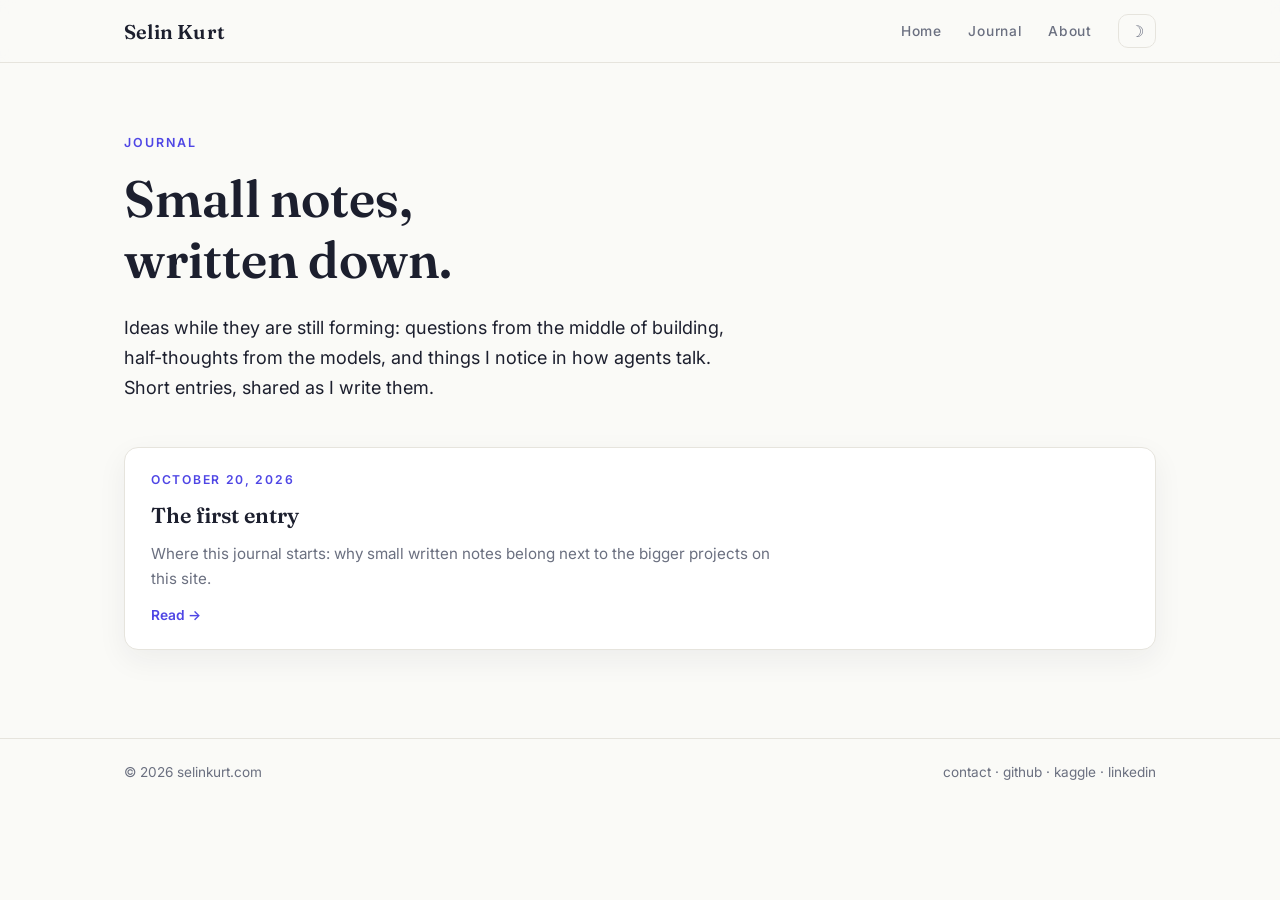
==== journal/index.html @ c7750995 "clean root links, journal nav everywhere" ====
﻿<!doctype html>
<html lang="en">
<head>
<meta charset="utf-8">
<meta name="viewport" content="width=device-width, initial-scale=1">
<title>Journal — Selin Kurt</title>
<meta name="description" content="Short notes and ideas from Selin Kurt — building AI systems, listening to agents, and thinking out loud.">
<link rel="preconnect" href="https://fonts.googleapis.com">
<link rel="preconnect" href="https://fonts.gstatic.com" crossorigin>
<link href="https://fonts.googleapis.com/css2?family=Fraunces:opsz,wght@9..144,400;9..144,600&family=Inter:wght@400;500;600&display=swap" rel="stylesheet">
<link rel="stylesheet" href="../styles.css">
<script defer src="../script.js"></script>
</head>
<body>
<header class="top">
  <div class="wrap topbar">
    <a class="wordmark" href="/">Selin Kurt</a>
    <nav class="nav">
      <a href="/">Home</a>
      <a href="/">Journal</a>
      <a href="../about.html">About</a>
      <button id="themeBtn" class="theme" aria-label="Toggle dark mode">&#9789;</button>
    </nav>
  </div>
</header>

<main>
<section class="page-head">
  <div class="wrap">
    <p class="eyebrow">Journal</p>
    <h1>Small notes,</h1>
    <h1 style="margin-top:-18px">written down.</h1>
    <p class="intro" style="margin-top:18px">Ideas while they are still forming: questions
    from the middle of building, half-thoughts from the models, and things I
    notice in how agents talk. Short entries, shared as I write them.</p>
  </div>
</section>

<section class="journal-list">
  <div class="wrap">
    <a class="jentry" href="hello.html">
      <div class="jdate">October 20, 2026</div>
      <div class="jtitle">The first entry</div>
      <p class="jteaser">Where this journal starts: why small written notes
      belong next to the bigger projects on this site.</p>
      <span class="more">Read &rarr;</span>
    </a>
  </div>
</section>
</main>

<footer class="foot">
  <div class="wrap footbar">
    <span>&copy; 2026 selinkurt.com</span>
    <span class="foot-links"><a href="mailto:kselin26@m.fudan.edu.cn">contact</a> &middot; <a href="https://github.com/selinrena">github</a> &middot; <a href="https://kaggle.com/selinkurt">kaggle</a> &middot; <a href="https://www.linkedin.com/in/selinrenakurt/">linkedin</a></span>
  </div>
</footer>
</body>
</html>
---- styles.css ----
/* selinkurt.com — paper white + ink + indigo, academic-corporate */

:root {
  --paper: #FAFAF7;
  --surface: #FFFFFF;
  --ink: #1C1F2E;
  --muted: #6B7080;
  --line: #E6E4DD;
  --accent: #4F46E5;
  --accent2: #0F766E;
  --grad: linear-gradient(100deg, #4F46E5 10%, #7C5CD9 45%, #0F766E 90%);
  --radius: 14px;
  --shadow: 0 10px 30px rgba(28, 31, 46, 0.06);
  --mono: "SFMono-Regular", Consolas, "Liberation Mono", Menlo, monospace;
}

html.dark {
  --paper: #14161F;
  --surface: #1C1F2E;
  --ink: #EAE9E4;
  --muted: #9A9EB0;
  --line: #2B2F40;
  --shadow: 0 10px 30px rgba(0, 0, 0, 0.35);
}

* { box-sizing: border-box; }

html { scroll-behavior: smooth; }

body {
  margin: 0;
  background: var(--paper);
  color: var(--ink);
  font-family: "Inter", system-ui, -apple-system, sans-serif;
  font-size: 16.5px;
  line-height: 1.65;
  transition: background 0.25s ease, color 0.25s ease;
}

.wrap { max-width: 1080px; margin: 0 auto; padding: 0 24px; }

a { color: inherit; }

/* top bar */
.top {
  position: sticky;
  top: 0;
  z-index: 5;
  background: color-mix(in srgb, var(--paper) 86%, transparent);
  backdrop-filter: blur(8px);
  border-bottom: 1px solid var(--line);
}

.topbar {
  display: flex;
  align-items: center;
  justify-content: space-between;
  height: 62px;
}

.wordmark {
  font-family: "Fraunces", Georgia, serif;
  font-size: 1.25rem;
  font-weight: 600;
  text-decoration: none;
  letter-spacing: 0.01em;
}

.nav { display: flex; align-items: center; gap: 26px; }

.nav a {
  font-size: 0.86rem;
  font-weight: 500;
  letter-spacing: 0.06em;
  text-decoration: none;
  color: var(--muted);
  transition: color 0.15s ease;
}

.nav a:hover { color: var(--ink); }

.theme {
  background: none;
  border: 1px solid var(--line);
  border-radius: 10px;
  color: var(--muted);
  cursor: pointer;
  font-size: 1rem;
  height: 34px;
  width: 38px;
  transition: color 0.15s ease, border-color 0.15s ease;
}

.theme:hover { color: var(--ink); border-color: var(--accent); }

/* hero */
.hero { padding: 84px 0 46px; }

.eyebrow {
  color: var(--accent);
  font-size: 0.78rem;
  font-weight: 600;
  letter-spacing: 0.16em;
  text-transform: uppercase;
  margin: 0 0 18px;
}

h1 {
  font-family: "Fraunces", Georgia, serif;
  font-size: clamp(2.7rem, 6vw, 4.3rem);
  font-weight: 600;
  line-height: 1.05;
  margin: 0 0 26px;
}

.grad {
  background: var(--grad);
  -webkit-background-clip: text;
  background-clip: text;
  color: transparent;
}

.intro {
  font-size: 1.13rem;
  max-width: 620px;
  margin: 0 0 14px;
}

.intro2 { color: var(--muted); max-width: 620px; margin: 0 0 30px; }

.chips { display: flex; gap: 12px; flex-wrap: wrap; }

.chip {
  background: var(--accent);
  border: 0;
  border-radius: 10px;
  color: #fff;
  font-size: 0.92rem;
  font-weight: 600;
  padding: 12px 22px;
  text-decoration: none;
  transition: transform 0.15s ease, filter 0.15s ease;
}

.chip:hover { transform: translateY(-2px); filter: brightness(1.08); }

.chip.quiet {
  background: transparent;
  border: 1px solid var(--line);
  color: var(--ink);
}

.chip.quiet:hover { border-color: var(--accent); color: var(--accent); }

/* portrait */
.hero-grid {
  display: grid;
  grid-template-columns: 1fr 260px;
  gap: 60px;
  align-items: center;
}

.portrait { display: flex; justify-content: center; }

.mono {
  align-items: center;
  background: var(--grad);
  border-radius: 50%;
  color: #fff;
  display: flex;
  font-family: "Fraunces", Georgia, serif;
  font-size: 3.2rem;
  font-weight: 600;
  height: 210px;
  justify-content: center;
  letter-spacing: 0.03em;
  width: 210px;
}

/* projects */
.projects-sec { padding: 40px 0 30px; }

.sec-title {
  font-family: "Fraunces", Georgia, serif;
  font-size: 2rem;
  font-weight: 600;
  margin: 0 0 6px;
}

.sec-sub { color: var(--muted); margin: 0 0 30px; }

.cards {
  display: grid;
  grid-template-columns: repeat(3, 1fr);
  gap: 22px;
}

.card {
  background: var(--surface);
  border: 1px solid var(--line);
  border-radius: var(--radius);
  box-shadow: var(--shadow);
  display: flex;
  flex-direction: column;
  overflow: hidden;
  text-decoration: none;
  transition: transform 0.2s ease, box-shadow 0.2s ease, border-color 0.2s ease;
}

.card:hover {
  border-color: var(--accent);
  transform: translateY(-4px);
  box-shadow: 0 18px 44px rgba(28, 31, 46, 0.10);
}

.bar {
  align-items: center;
  background: color-mix(in srgb, var(--ink) 5%, var(--surface));
  border-bottom: 1px solid var(--line);
  display: flex;
  gap: 10px;
  padding: 9px 14px;
}

.dots { display: flex; gap: 6px; }

.dots i {
  background: var(--line);
  border-radius: 50%;
  height: 9px;
  width: 9px;
}

.dots i:first-child { background: #f2a05d; }
.dots i:nth-child(2) { background: #d9c66a; }
.dots i:last-child { background: #79b782; }

.bar-label {
  color: var(--muted);
  font-family: var(--mono);
  font-size: 0.72rem;
  letter-spacing: 0.06em;
}

.shot {
  background:
    radial-gradient(120% 90% at 20% 10%, rgba(79, 70, 229, 0.10), transparent 60%),
    radial-gradient(110% 100% at 90% 20%, rgba(15, 118, 110, 0.10), transparent 55%);
  border-bottom: 1px solid var(--line);
  padding: 20px 18px;
  min-height: 150px;
}

html.dark .shot {
  background:
    radial-gradient(120% 90% at 20% 10%, rgba(124, 92, 217, 0.18), transparent 60%),
    radial-gradient(110% 100% at 90% 20%, rgba(15, 118, 110, 0.16), transparent 55%);
}

.shot code {
  color: var(--ink);
  display: block;
  font-family: var(--mono);
  font-size: 0.82rem;
  line-height: 1.75;
  white-space: pre;
}

/* figure panels (z.ai framework-figure style) */
.fig {
  display: flex;
  flex-direction: column;
  gap: 10px;
  justify-content: flex-start;
  min-height: 178px;
  padding: 16px 16px 12px;
}

.figrow { align-items: center; display: flex; flex-wrap: wrap; gap: 8px; }

.node {
  background: color-mix(in srgb, var(--ink) 4%, var(--surface));
  border: 1px solid var(--line);
  border-radius: 8px;
  color: var(--ink);
  font-family: var(--mono);
  font-size: 0.72rem;
  padding: 5px 9px;
  white-space: nowrap;
}

.node.strong {
  border-color: color-mix(in srgb, var(--accent) 55%, var(--line));
  color: var(--accent);
  font-weight: 600;
}

html.dark .node.strong { border-color: #3E4C8C; color: #A5B4FC; }

.node.dim { opacity: 0.55; text-decoration: line-through; }

.node.say { background: color-mix(in srgb, var(--accent2) 10%, var(--surface)); border-color: color-mix(in srgb, var(--accent2) 40%, var(--line)); color: var(--accent2); }

html.dark .node.say { color: #5EEAD4; }

.arr { color: var(--muted); font-family: var(--mono); font-size: 0.9rem; }

.figcap {
  border-top: 1px dashed var(--line);
  color: var(--muted);
  font-size: 0.78rem;
  margin: auto 0 0;
  padding-top: 8px;
}

/* about page head with portrait */
.head-grid {
  align-items: center;
  display: grid;
  gap: 40px;
  grid-template-columns: 1fr 170px;
}

.about-portrait { justify-content: flex-end; }

.page-head .mono { font-size: 2rem; height: 150px; width: 150px; }

.card-body { padding: 18px 20px 22px; }

.card-body h3 {
  font-family: "Fraunces", Georgia, serif;
  font-size: 1.18rem;
  font-weight: 600;
  margin: 0 0 8px;
}

.card-body p {
  color: var(--muted);
  font-size: 0.92rem;
  margin: 0 0 14px;
}

.more {
  color: var(--accent);
  font-size: 0.86rem;
  font-weight: 600;
}

html.dark .more { color: #A5B4FC; }

/* quote block */
.colophon { padding: 44px 0 70px; }

.q {
  font-family: "Fraunces", Georgia, serif;
  font-size: 1.35rem;
  font-style: italic;
  line-height: 1.5;
  margin: 0 auto 12px;
  max-width: 700px;
  text-align: center;
}

.qs {
  color: var(--muted);
  font-size: 0.88rem;
  text-align: center;
}

/* footer */
.foot {
  border-top: 1px solid var(--line);
  padding: 22px 0 26px;
}

.footbar {
  align-items: center;
  color: var(--muted);
  display: flex;
  font-size: 0.85rem;
  justify-content: space-between;
}

.foot-links a { text-decoration: none; }

.foot-links a:hover { color: var(--accent); }

/* about page */
.page-head { padding: 70px 0 10px; }

.page-head h1 { font-size: clamp(2.2rem, 5vw, 3.2rem); }

.prose { max-width: 680px; padding: 10px 0 40px; }

.prose p { margin: 0 0 18px; }

.prose h2 {
  font-family: "Fraunces", Georgia, serif;
  font-size: 1.5rem;
  font-weight: 600;
  margin: 40px 0 14px;
}

.prose blockquote {
  border-left: 3px solid var(--accent);
  font-family: "Fraunces", Georgia, serif;
  font-size: 1.18rem;
  font-style: italic;
  line-height: 1.55;
  margin: 26px 0;
  padding: 6px 0 6px 22px;
}

.prose .cite { color: var(--muted); font-size: 0.88rem; }

.backlink { color: var(--muted); font-size: 0.88rem; text-decoration: none; }

.backlink:hover { color: var(--accent); }

/* journal */
.journal-list { padding: 20px 0 70px; }

.jentry {
  background: var(--surface);
  border: 1px solid var(--line);
  border-radius: var(--radius);
  box-shadow: var(--shadow);
  display: block;
  padding: 22px 26px 20px;
  margin: 0 0 18px;
  text-decoration: none;
  transition: transform 0.2s ease, border-color 0.2s ease, box-shadow 0.2s ease;
}

.jentry:hover {
  border-color: var(--accent);
  transform: translateY(-3px);
  box-shadow: 0 16px 40px rgba(28, 31, 46, 0.09);
}

.jdate {
  color: var(--accent);
  font-size: 0.76rem;
  font-weight: 600;
  letter-spacing: 0.14em;
  text-transform: uppercase;
  margin: 0 0 8px;
}

.jtitle {
  font-family: "Fraunces", Georgia, serif;
  font-size: 1.35rem;
  font-weight: 600;
  margin: 0 0 8px;
}

.jteaser {
  color: var(--muted);
  font-size: 0.95rem;
  margin: 0 0 10px;
  max-width: 640px;
}

/* responsive */
@media (max-width: 900px) {
  .hero-grid { grid-template-columns: 1fr; }
  .portrait { order: -1; justify-content: flex-start; }
  .mono { height: 150px; width: 150px; font-size: 2.2rem; }
  .cards { grid-template-columns: 1fr; }
  .hero { padding-top: 56px; }
  .head-grid { gap: 24px; grid-template-columns: 1fr 140px; }
  .page-head .mono { height: 120px; width: 120px; font-size: 1.7rem; }
}
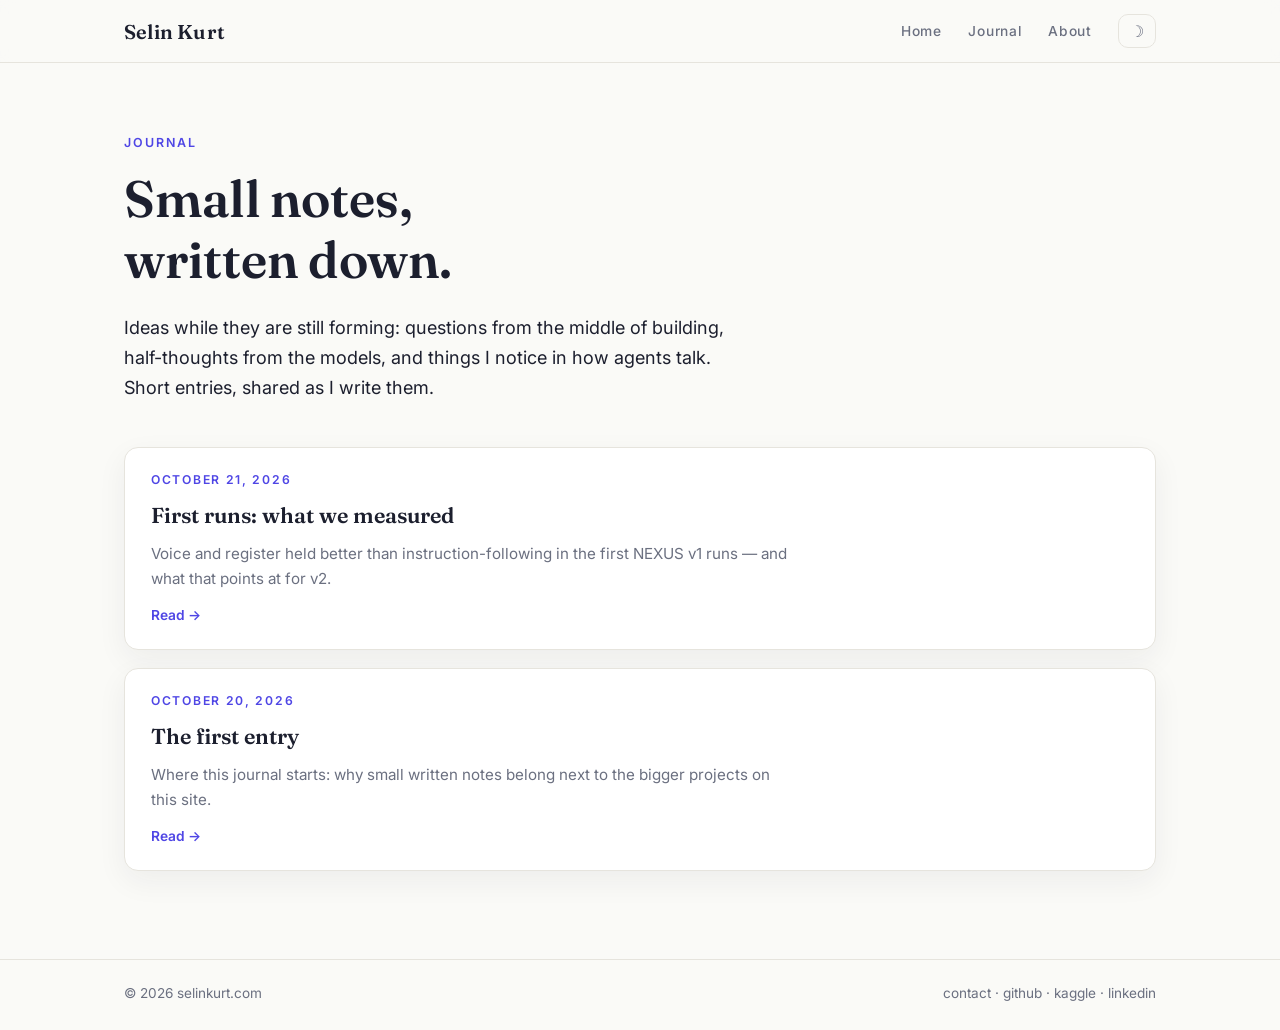
==== commit f551d7c5: "journal: first runs entry; nexus page: v1 observations + v2 sketch" ====
--- a/journal/index.html
+++ b/journal/index.html
@@ -1,9 +1,18 @@
-﻿<!doctype html>
+<!doctype html>
 <html lang="en">
 <head>
 <meta charset="utf-8">
 <meta name="viewport" content="width=device-width, initial-scale=1">
 <title>Journal — Selin Kurt</title>
+<meta name="keywords" content="Selin Kurt, Selin Rena Kurt, Selinrena Kurt, Fudan University, AI agents, agent memory, WAKE, NEXUS, human-machine communication">
+<link rel="canonical" href="https://selinkurt.com/journal/">
+<meta property="og:site_name" content="Selin Kurt">
+<meta property="og:title" content="Journal — Selin Kurt">
+<meta property="og:description" content="Short notes and ideas from Selin Kurt — building AI systems, listening to agents, and thinking out loud.">
+<meta property="og:type" content="website">
+<meta property="og:url" content="https://selinkurt.com/journal/">
+<meta property="og:image" content="https://selinkurt.com/assets/selin.jpg">
+<meta name="twitter:card" content="summary">
 <meta name="description" content="Short notes and ideas from Selin Kurt — building AI systems, listening to agents, and thinking out loud.">
 <link rel="preconnect" href="https://fonts.googleapis.com">
 <link rel="preconnect" href="https://fonts.gstatic.com" crossorigin>
@@ -38,6 +47,15 @@
 
 <section class="journal-list">
   <div class="wrap">
+    <a class="jentry" href="first-runs.html">
+      <div class="jdate">October 21, 2026</div>
+      <div class="jtitle">First runs: what we measured</div>
+      <p class="jteaser">Voice and register held better than
+      instruction-following in the first NEXUS v1 runs &mdash; and what that
+      points at for v2.</p>
+      <span class="more">Read &rarr;</span>
+    </a>
+
     <a class="jentry" href="hello.html">
       <div class="jdate">October 20, 2026</div>
       <div class="jtitle">The first entry</div>
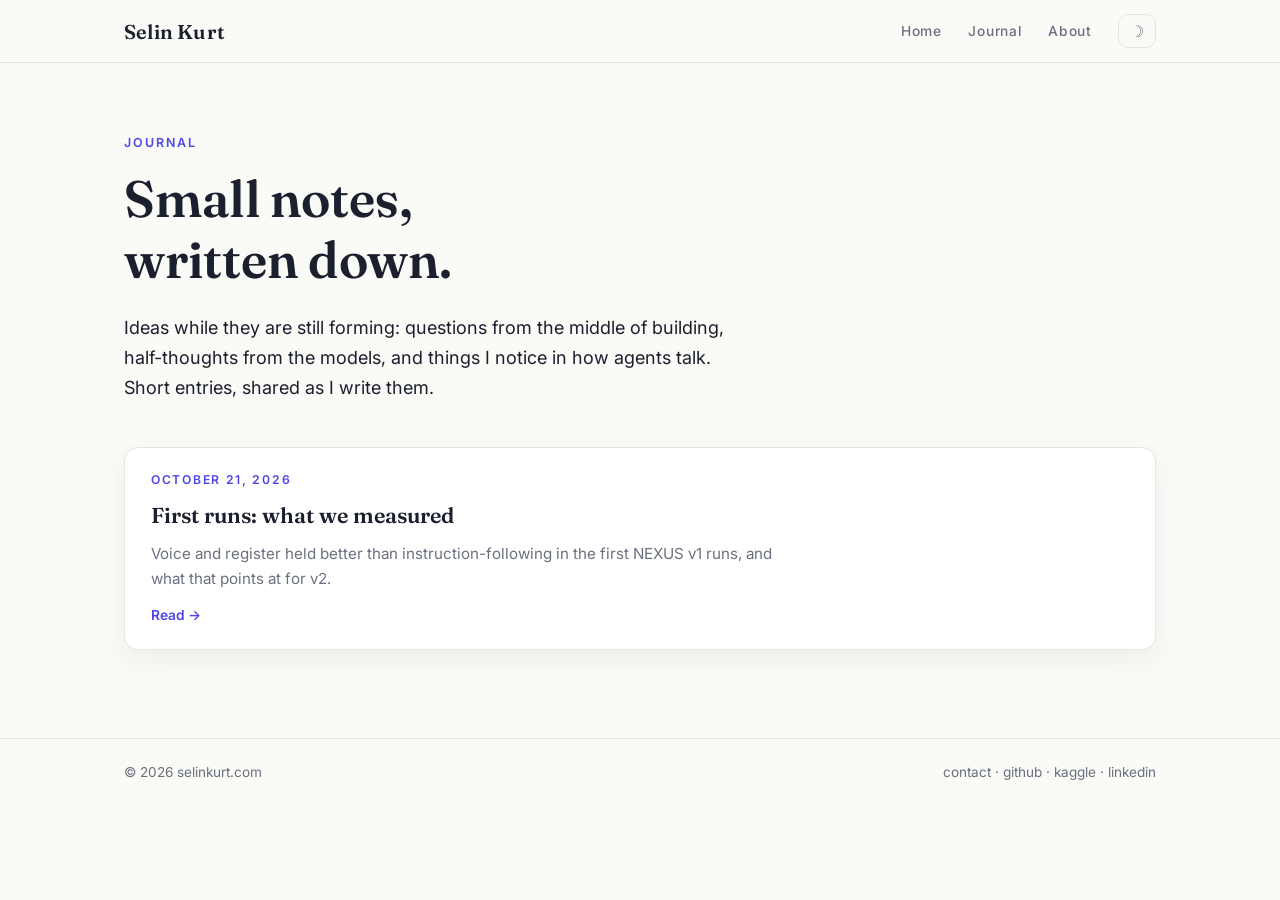
==== commit b1595ee0: "remove cringy first entry, agent credit line, no em dashes" ====
--- a/journal/index.html
+++ b/journal/index.html
@@ -3,17 +3,17 @@
 <head>
 <meta charset="utf-8">
 <meta name="viewport" content="width=device-width, initial-scale=1">
-<title>Journal — Selin Kurt</title>
+<title>Journal  - Selin Kurt</title>
 <meta name="keywords" content="Selin Kurt, Selin Rena Kurt, Selinrena Kurt, Fudan University, AI agents, agent memory, WAKE, NEXUS, human-machine communication">
 <link rel="canonical" href="https://selinkurt.com/journal/">
 <meta property="og:site_name" content="Selin Kurt">
-<meta property="og:title" content="Journal — Selin Kurt">
-<meta property="og:description" content="Short notes and ideas from Selin Kurt — building AI systems, listening to agents, and thinking out loud.">
+<meta property="og:title" content="Journal  - Selin Kurt">
+<meta property="og:description" content="Short notes and ideas from Selin Kurt  - building AI systems, listening to agents, and thinking out loud.">
 <meta property="og:type" content="website">
 <meta property="og:url" content="https://selinkurt.com/journal/">
 <meta property="og:image" content="https://selinkurt.com/assets/selin.jpg">
 <meta name="twitter:card" content="summary">
-<meta name="description" content="Short notes and ideas from Selin Kurt — building AI systems, listening to agents, and thinking out loud.">
+<meta name="description" content="Short notes and ideas from Selin Kurt  - building AI systems, listening to agents, and thinking out loud.">
 <link rel="preconnect" href="https://fonts.googleapis.com">
 <link rel="preconnect" href="https://fonts.gstatic.com" crossorigin>
 <link href="https://fonts.googleapis.com/css2?family=Fraunces:opsz,wght@9..144,400;9..144,600&family=Inter:wght@400;500;600&display=swap" rel="stylesheet">
@@ -51,16 +51,8 @@
       <div class="jdate">October 21, 2026</div>
       <div class="jtitle">First runs: what we measured</div>
       <p class="jteaser">Voice and register held better than
-      instruction-following in the first NEXUS v1 runs &mdash; and what that
+      instruction-following in the first NEXUS v1 runs, and what that
       points at for v2.</p>
-      <span class="more">Read &rarr;</span>
-    </a>
-
-    <a class="jentry" href="hello.html">
-      <div class="jdate">October 20, 2026</div>
-      <div class="jtitle">The first entry</div>
-      <p class="jteaser">Where this journal starts: why small written notes
-      belong next to the bigger projects on this site.</p>
       <span class="more">Read &rarr;</span>
     </a>
   </div>
--- a/styles.css
+++ b/styles.css
@@ -1,4 +1,4 @@
-/* selinkurt.com — paper white + ink + indigo, academic-corporate */
+/* selinkurt.com  - paper white + ink + indigo, academic-corporate */
 
 :root {
   --paper: #FAFAF7;
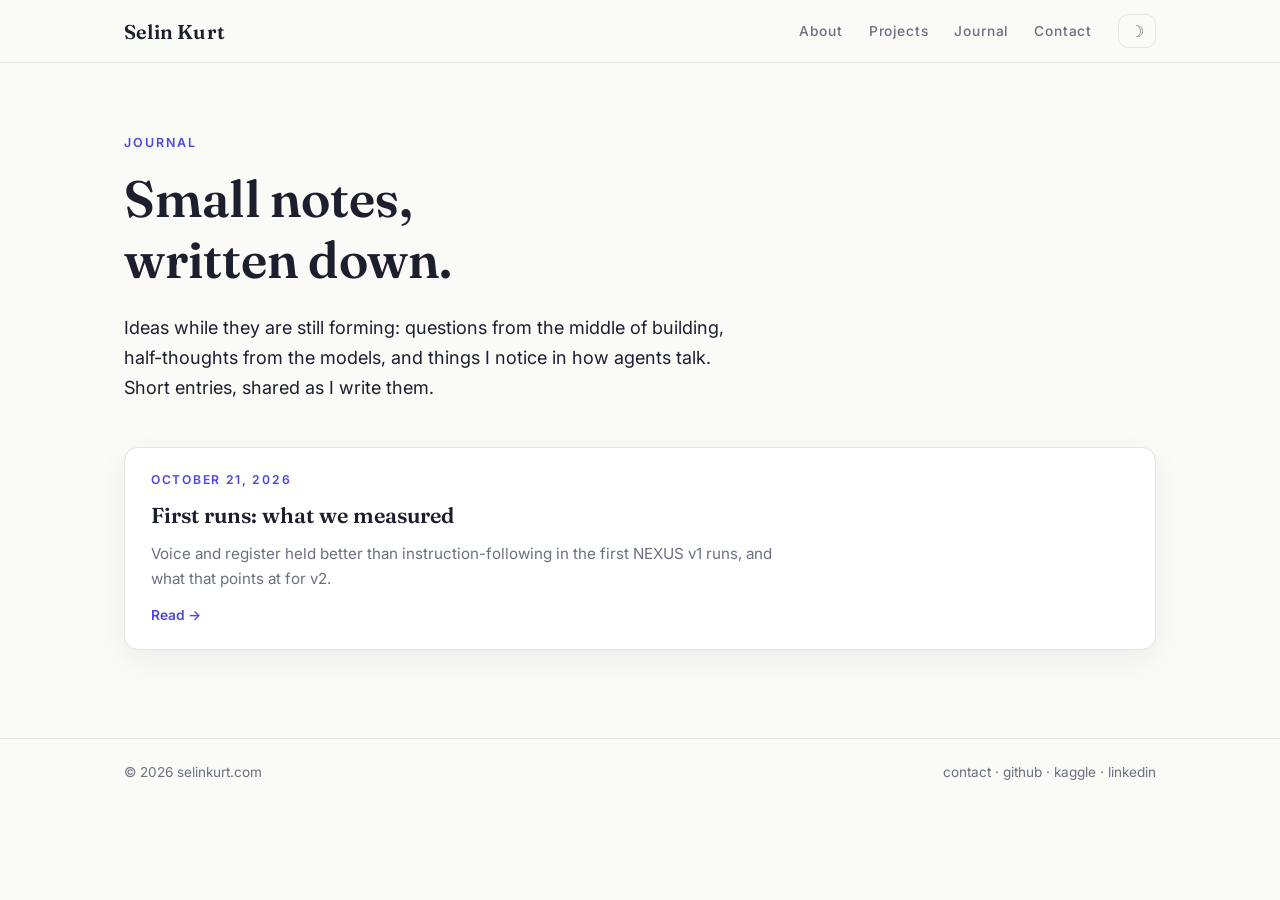
==== commit 7d28dee6: "mobile: two-row topbar, stacked about header, unified nav" ====
--- a/journal/index.html
+++ b/journal/index.html
@@ -25,9 +25,10 @@
   <div class="wrap topbar">
     <a class="wordmark" href="/">Selin Kurt</a>
     <nav class="nav">
-      <a href="/">Home</a>
-      <a href="/">Journal</a>
-      <a href="../about.html">About</a>
+      <a href="/about.html">About</a>
+      <a href="/index.html#projects">Projects</a>
+      <a href="/journal/">Journal</a>
+      <a href="/about.html#contact">Contact</a>
       <button id="themeBtn" class="theme" aria-label="Toggle dark mode">&#9789;</button>
     </nav>
   </div>
--- a/styles.css
+++ b/styles.css
@@ -196,6 +196,7 @@
 }
 
 .card {
+  position: relative;
   background: var(--surface);
   border: 1px solid var(--line);
   border-radius: var(--radius);
@@ -203,9 +204,10 @@
   display: flex;
   flex-direction: column;
   overflow: hidden;
-  text-decoration: none;
   transition: transform 0.2s ease, box-shadow 0.2s ease, border-color 0.2s ease;
 }
+
+
 
 .card:hover {
   border-color: var(--accent);
@@ -344,7 +346,43 @@
   color: var(--accent);
   font-size: 0.86rem;
   font-weight: 600;
-}
+  text-decoration: none;
+}
+
+.card-body h3 a {
+  color: inherit;
+  text-decoration: none;
+}
+
+.card-body h3 a:hover { color: var(--accent); }
+
+html.dark .card-body h3 a:hover { color: #A5B4FC; }
+
+/* repo link buttons in project cards */
+.repo-row { display: flex; flex-wrap: wrap; gap: 8px; margin: -2px 0 12px; }
+
+.repo-btn {
+  background: transparent;
+  cursor: pointer;
+  user-select: none;
+  border: 1px solid var(--line);
+  border-radius: 999px;
+  color: var(--ink);
+  font-family: var(--mono);
+  font-size: 0.74rem;
+  letter-spacing: 0.03em;
+  padding: 5px 12px;
+  text-decoration: none;
+  transition: border-color 0.15s ease, color 0.15s ease, transform 0.15s ease;
+}
+
+.repo-btn:hover {
+  border-color: var(--accent);
+  color: var(--accent);
+  transform: translateY(-1px);
+}
+
+html.dark .repo-btn:hover { color: #A5B4FC; border-color: #3E4C8C; }
 
 html.dark .more { color: #A5B4FC; }
 
@@ -468,6 +506,30 @@
   .mono { height: 150px; width: 150px; font-size: 2.2rem; }
   .cards { grid-template-columns: 1fr; }
   .hero { padding-top: 56px; }
-  .head-grid { gap: 24px; grid-template-columns: 1fr 140px; }
-  .page-head .mono { height: 120px; width: 120px; font-size: 1.7rem; }
-}
+  .head-grid { grid-template-columns: 1fr; }
+  .about-portrait { order: -1; justify-content: flex-start; }
+  .page-head .mono { height: 130px; width: 130px; font-size: 1.8rem; }
+}
+
+/* phones: top bar wraps to two rows so nothing overflows sideways */
+@media (max-width: 700px) {
+  .topbar {
+    align-items: flex-start;
+    flex-wrap: wrap;
+    gap: 6px 14px;
+    height: auto;
+    padding: 10px 0 8px;
+  }
+
+  .wordmark { white-space: nowrap; }
+
+  .nav {
+    width: 100%;
+    flex-wrap: wrap;
+    gap: 12px 18px;
+  }
+
+  .nav a { font-size: 0.84rem; }
+
+  .theme { margin-left: auto; }
+}
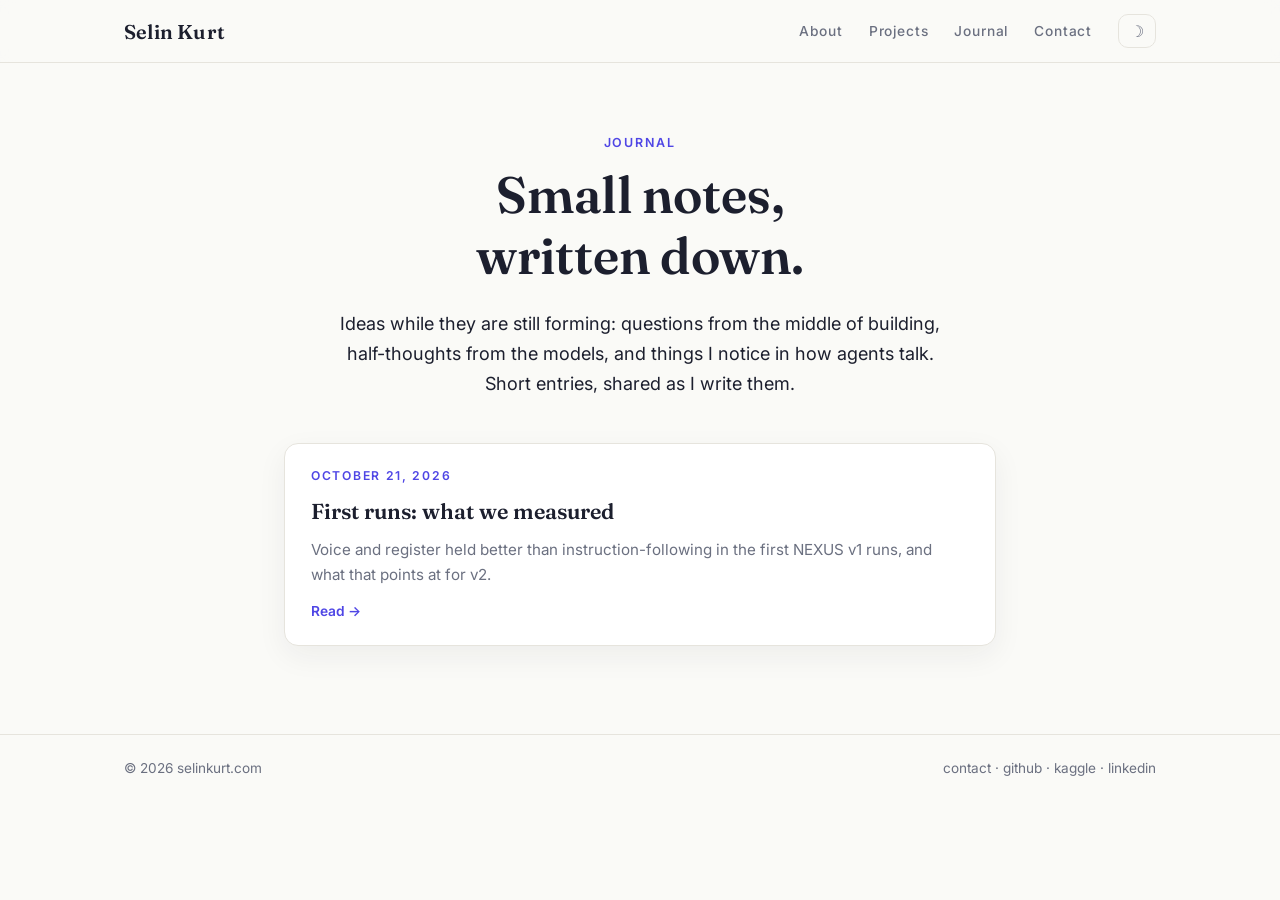
==== commit 87027c44: "center reading column (about + journal)" ====
--- a/journal/index.html
+++ b/journal/index.html
@@ -20,7 +20,7 @@
 <link rel="stylesheet" href="../styles.css">
 <script defer src="../script.js"></script>
 </head>
-<body>
+<body class="narrow">
 <header class="top">
   <div class="wrap topbar">
     <a class="wordmark" href="/">Selin Kurt</a>
--- a/styles.css
+++ b/styles.css
@@ -428,7 +428,7 @@
 
 .page-head h1 { font-size: clamp(2.2rem, 5vw, 3.2rem); }
 
-.prose { max-width: 680px; padding: 10px 0 40px; }
+.prose { max-width: 680px; margin: 0 auto; padding: 10px 0 40px; }
 
 .prose p { margin: 0 0 18px; }
 
@@ -498,6 +498,16 @@
   margin: 0 0 10px;
   max-width: 640px;
 }
+
+/* reading pages: content column centered so the desktop is not half empty */
+body.narrow .page-head { text-align: center; }
+
+body.narrow .page-head .eyebrow { margin-bottom: 14px; }
+
+body.narrow .page-head .intro,
+body.narrow .page-head p { margin-left: auto; margin-right: auto; }
+
+body.narrow .journal-list .wrap { max-width: 760px; }
 
 /* responsive */
 @media (max-width: 900px) {
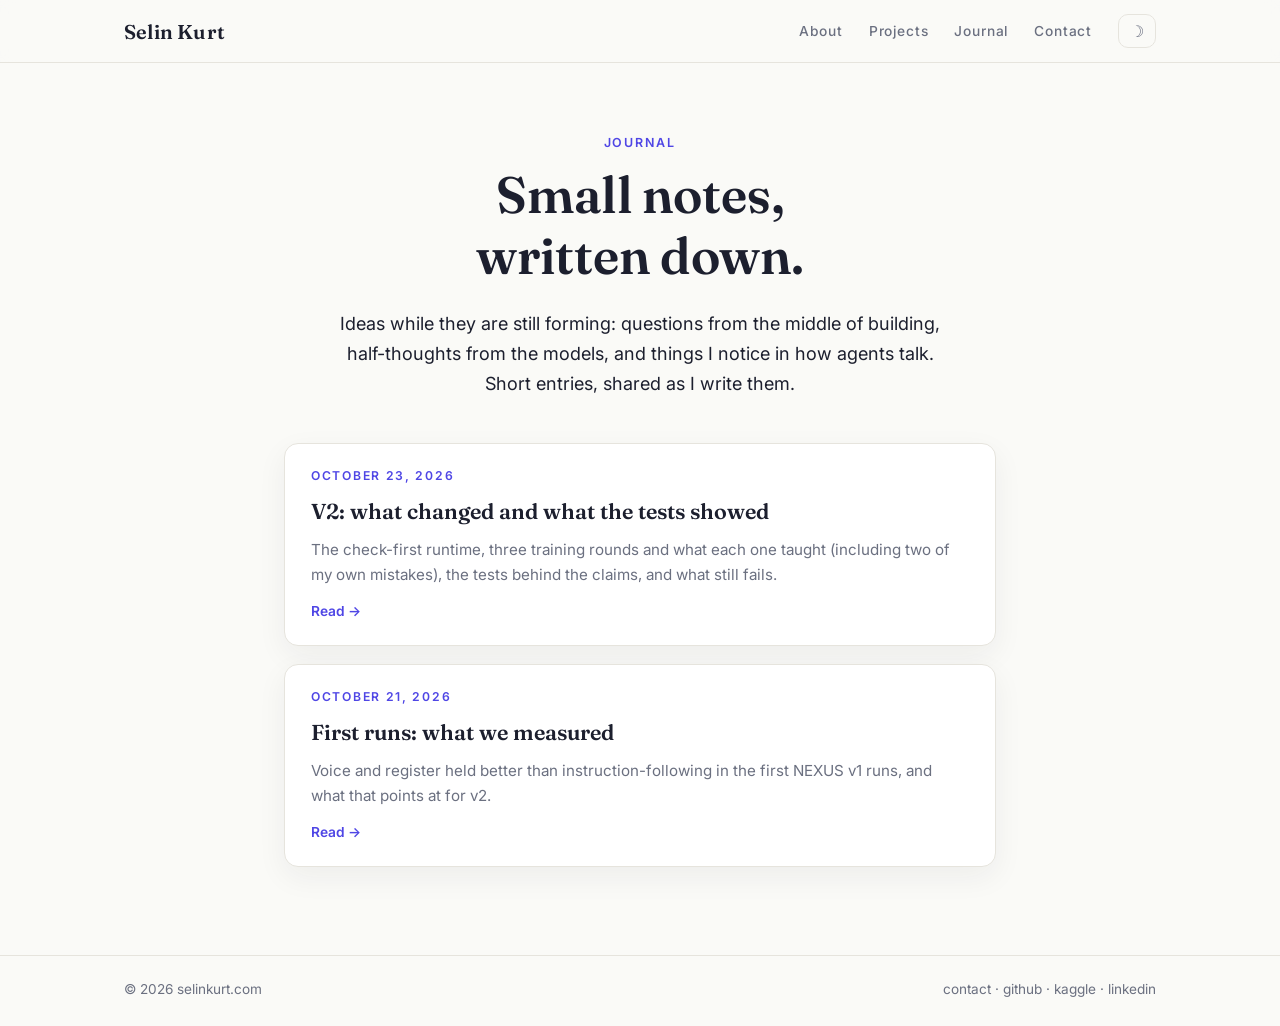
==== commit ca26700d: "nexus-architecture-v2: check-first runtime, three training rounds, test tables, honest limits; journ" ====
--- a/journal/index.html
+++ b/journal/index.html
@@ -48,6 +48,14 @@
 
 <section class="journal-list">
   <div class="wrap">
+    <a class="jentry" href="v2-build.html">
+      <div class="jdate">October 23, 2026</div>
+      <div class="jtitle">V2: what changed and what the tests showed</div>
+      <p class="jteaser">The check-first runtime, three training rounds and
+      what each one taught (including two of my own mistakes), the tests
+      behind the claims, and what still fails.</p>
+      <span class="more">Read &rarr;</span>
+    </a>
     <a class="jentry" href="first-runs.html">
       <div class="jdate">October 21, 2026</div>
       <div class="jtitle">First runs: what we measured</div>
--- a/styles.css
+++ b/styles.css
@@ -133,6 +133,8 @@
 .chip {
   background: var(--accent);
   border: 0;
+  display: inline-block;
+  margin: 3px 6px 3px 0;
   border-radius: 10px;
   color: #fff;
   font-size: 0.92rem;
